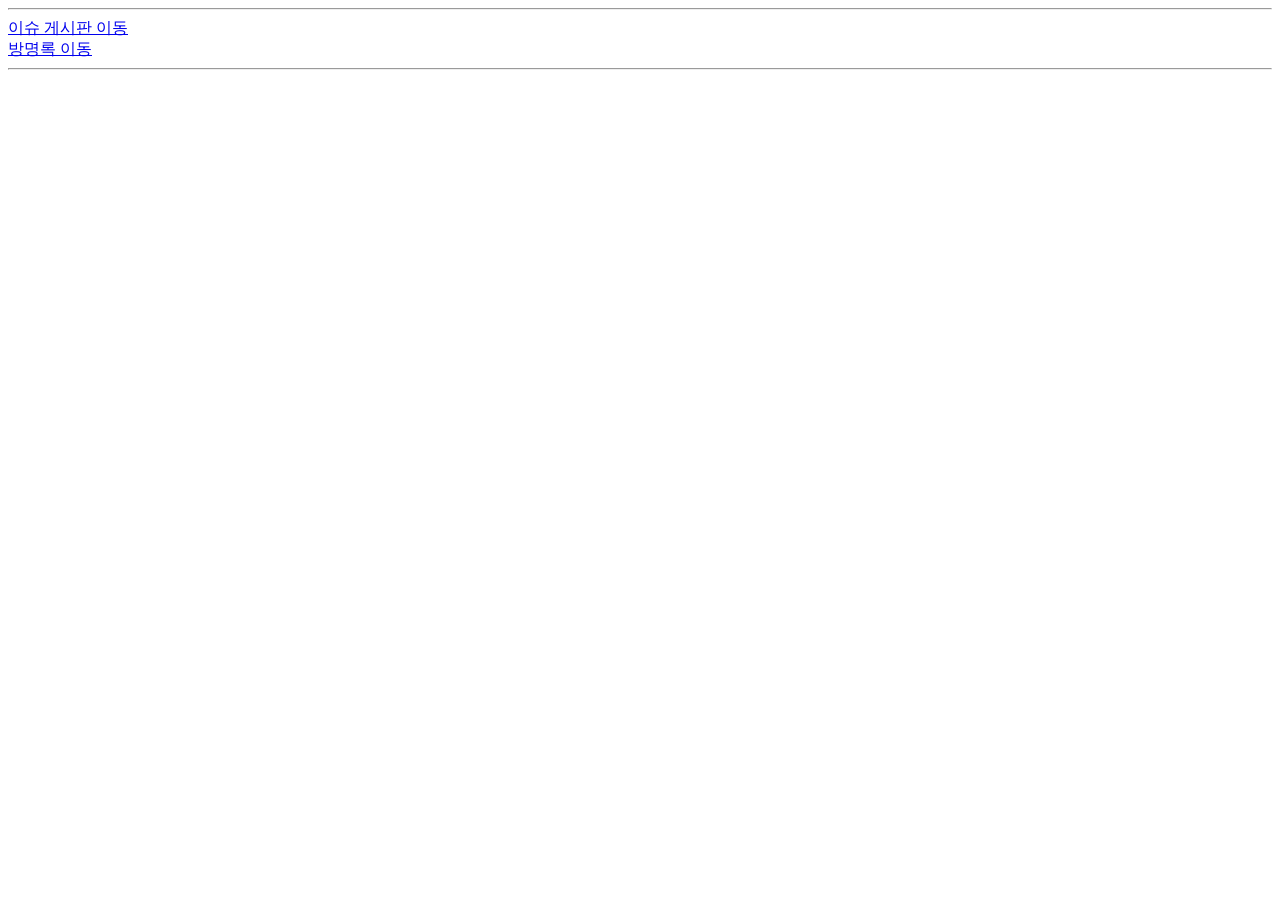
==== index.html @ 93fd932d "Add index.html with links to issue board and guestbook" ====
<!Doctype html>
<html>
  <head> <title>게시판 연결 실습</title></head>
  <body>
    <hr>
    <a href="https://ghttps://github.com/jhgf1234/FinalWeb/issues/1#issue-6411854195">이슈 게시판 이동 </a><br>
    <a href="#"> 방명록 이동 </a>
    <hr>
  </body>
</html>
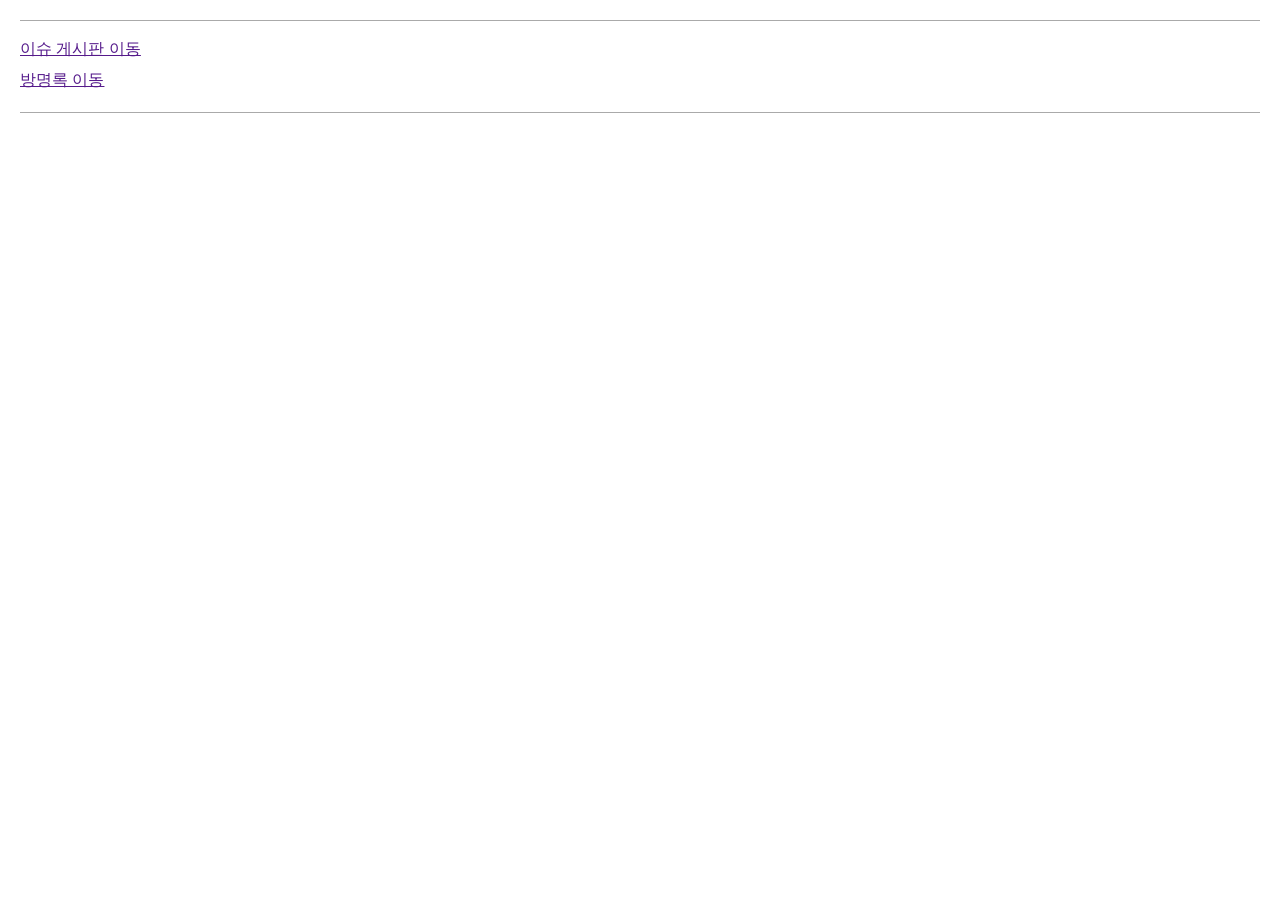
==== commit 415bf6ff: "Update index.html" ====
--- a/index.html
+++ b/index.html
@@ -1,10 +1,101 @@
-<!Doctype html>
-<html>
-  <head> <title>게시판 연결 실습</title></head>
-  <body>
-    <hr>
-    <a href="https://ghttps://github.com/jhgf1234/FinalWeb/issues/1#issue-6411854195">이슈 게시판 이동 </a><br>
-    <a href="#"> 방명록 이동 </a>
-    <hr>
-  </body>
+<!DOCTYPE html>
+<html lang="ko">
+<head>
+    <meta charset="UTF-8">
+    <meta name="viewport" content="width=device-width, initial-scale=1.0">
+    <title>게시판 연결 실습</title>
+    <style>
+        body {
+            font-family: 'Malgun Gothic', sans-serif;
+            margin: 20px;
+            line-height: 1.6;
+        }
+        /* 상단 링크 영역 */
+        .nav-box {
+            border-top: 1px solid #aaa;
+            border-bottom: 1px solid #aaa;
+            padding: 15px 0;
+            margin-bottom: 20px;
+        }
+        .nav-box a {
+            display: block;
+            margin-bottom: 5px;
+            color: #551A8B;
+            text-decoration: underline;
+            cursor: pointer;
+            width: fit-content;
+        }
+
+        /* Giscus 방명록이 표시될 영역 */
+        #guestbook-section {
+            display: none; /* 처음에는 숨김 */
+            max-width: 800px;
+            margin-top: 20px;
+            padding: 20px;
+            border: 1px solid #ddd;
+            border-radius: 8px;
+            background-color: #ffffff;
+        }
+    </style>
+</head>
+<body>
+
+    <!-- 상단 링크 영역 -->
+    <div class="nav-box">
+        <a href="https://github.com/jhgf1234/FinalWeb/issues" target="_blank">이슈 게시판 이동</a>
+        <a href="#" id="toggle-guestbook">방명록 이동</a>
+    </div>
+
+    <!-- 같은 페이지에 나타날 Giscus 방명록 영역 -->
+    <div id="guestbook-section">
+        <h2>방명록</h2>
+        <!-- Giscus 위젯이 삽입되는 컨테이너 -->
+        <div id="giscus-container"></div>
+    </div>
+
+    <script>
+        const toggleBtn = document.getElementById('toggle-guestbook');
+        const guestbookSection = document.getElementById('guestbook-section');
+        const giscusContainer = document.getElementById('giscus-container');
+        let isGiscusLoaded = false; // 중복 로딩 방지 플래그
+
+        toggleBtn.addEventListener('click', function(e) {
+            e.preventDefault(); // 기본 링크 이동 방지
+
+            if (guestbookSection.style.display === 'none' || guestbookSection.style.display === '') {
+                guestbookSection.style.display = 'block';
+
+                // 방명록을 처음 열 때만 Giscus 스크립트 로드
+                if (!isGiscusLoaded) {
+                    loadGiscus();
+                    isGiscusLoaded = true;
+                }
+            } else {
+                guestbookSection.style.display = 'none';
+            }
+        });
+
+        function loadGiscus() {
+            const script = document.createElement('script');
+            script.src = 'https://giscus.app/client.js';
+            
+            // ▼ 아래 값들을 본인의 giscus.app 설정 페이지에서 발급받은 값으로 교체하세요!
+            script.setAttribute('data-repo', 'jhgf1234/FinalWeb');
+            script.setAttribute('data-repo-id', '[여기에_REPO_ID_입력]');
+            script.setAttribute('data-category', 'General'); // 설정한 카테고리명
+            script.setAttribute('data-category-id', '[여기에_CATEGORY_ID_입력]');
+            script.setAttribute('data-mapping', 'pathname');
+            script.setAttribute('data-strict', '0');
+            script.setAttribute('data-reactions-enabled', '1');
+            script.setAttribute('data-emit-metadata', '0');
+            script.setAttribute('data-input-position', 'bottom');
+            script.setAttribute('data-theme', 'light');
+            script.setAttribute('data-lang', 'ko');
+            script.setAttribute('crossorigin', 'anonymous');
+            script.async = true;
+
+            giscusContainer.appendChild(script);
+        }
+    </script>
+</body>
 </html>
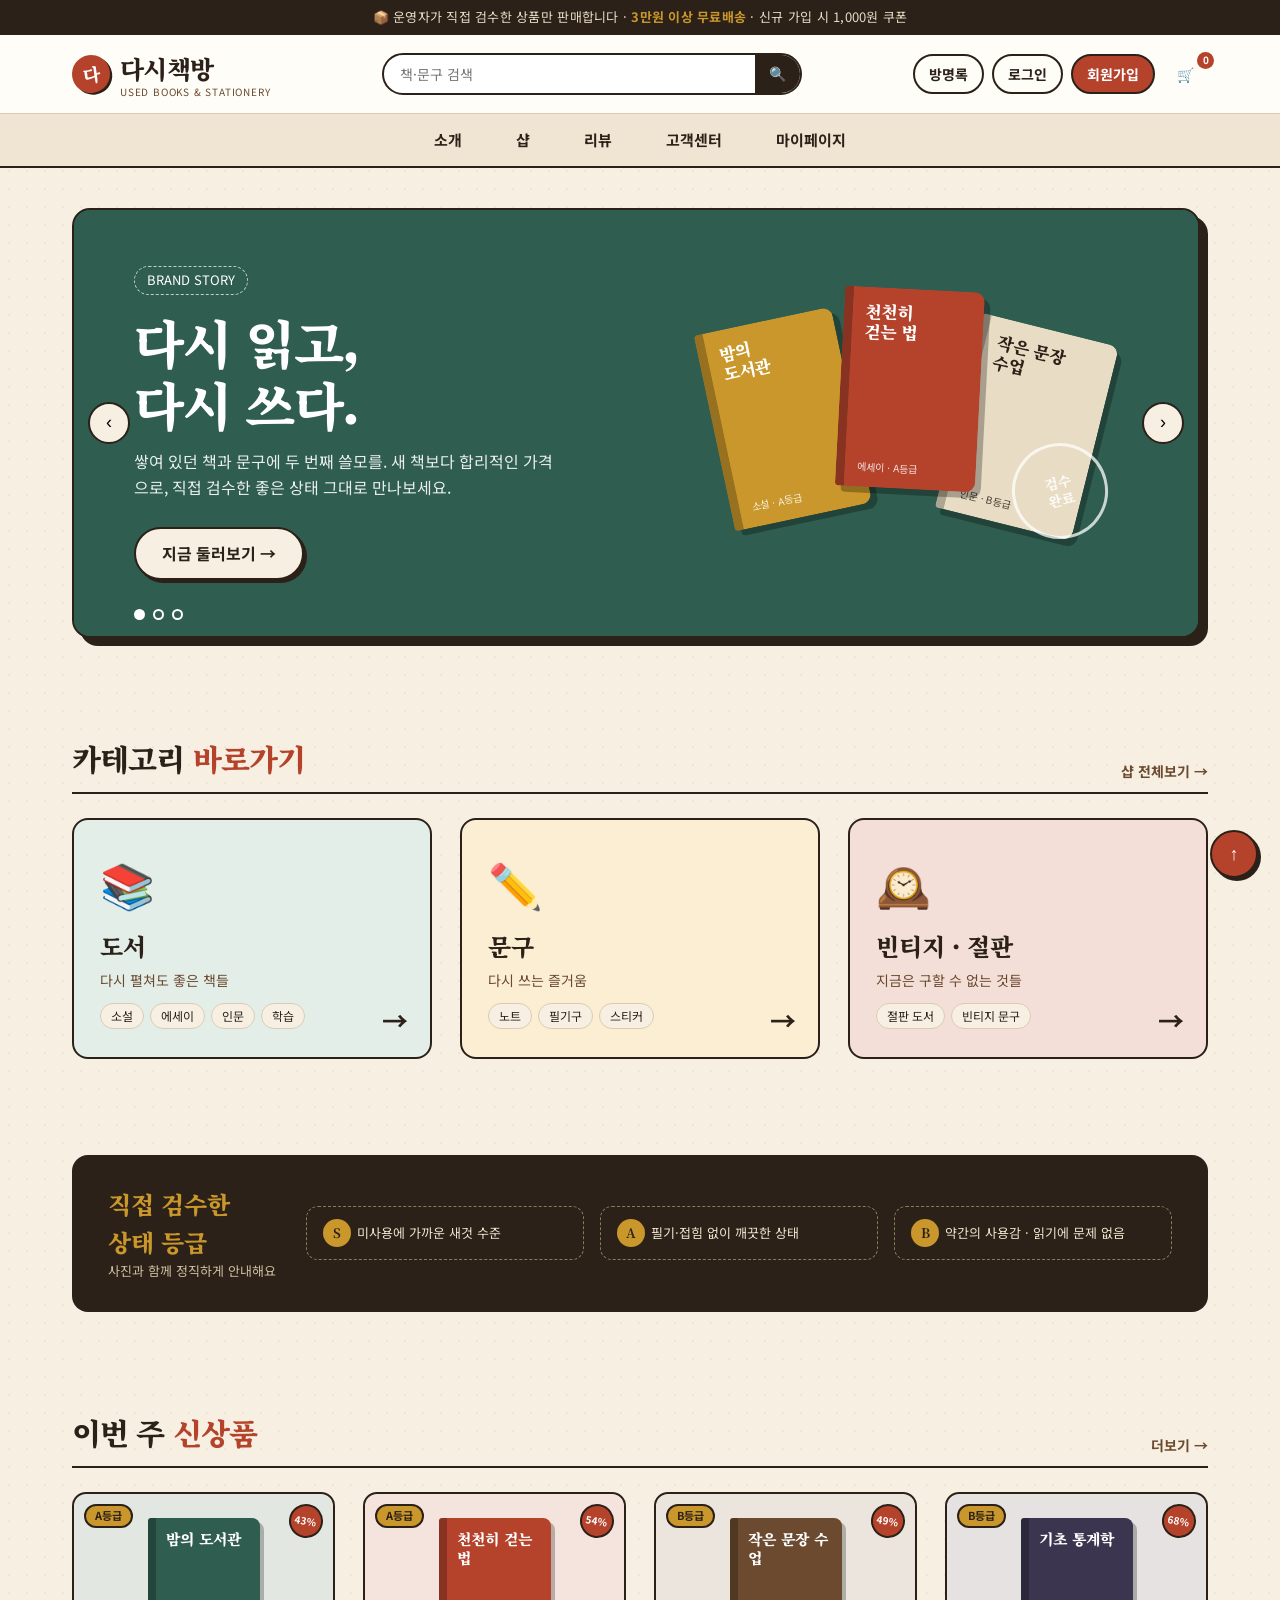
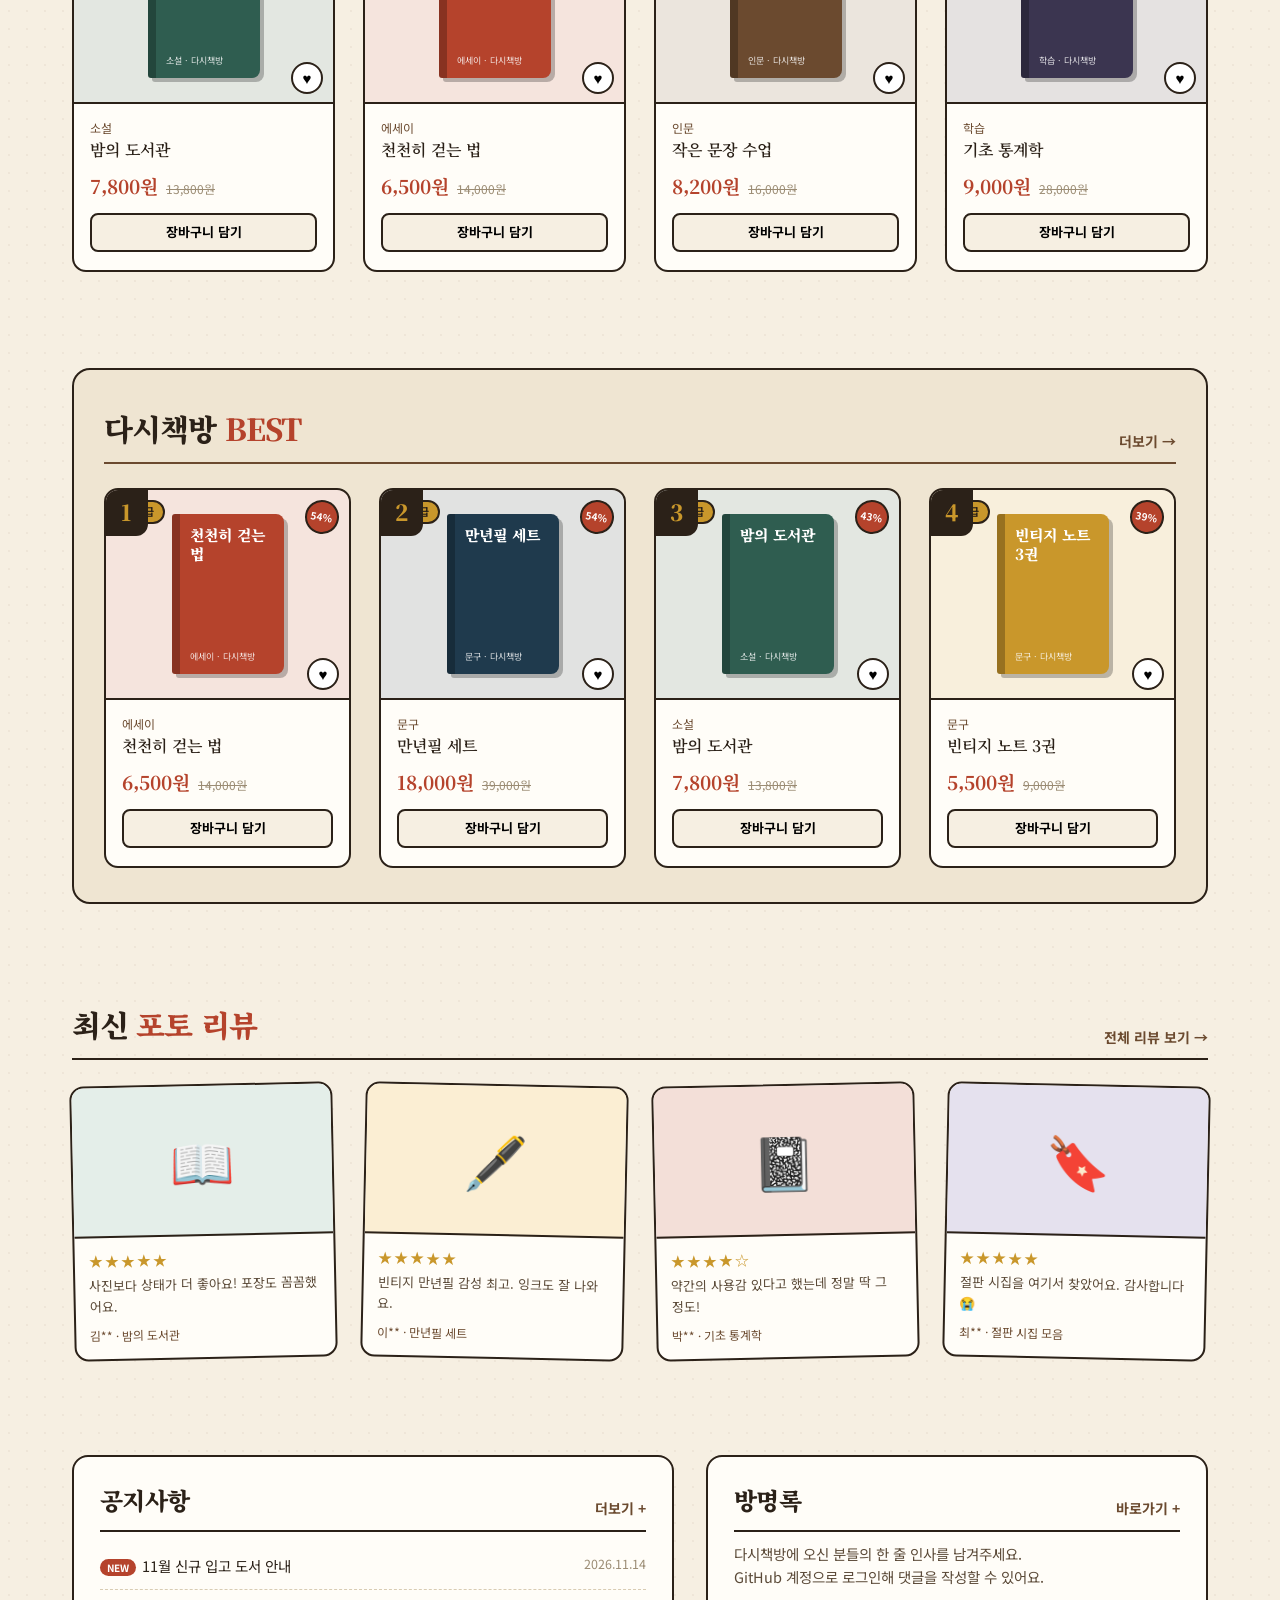
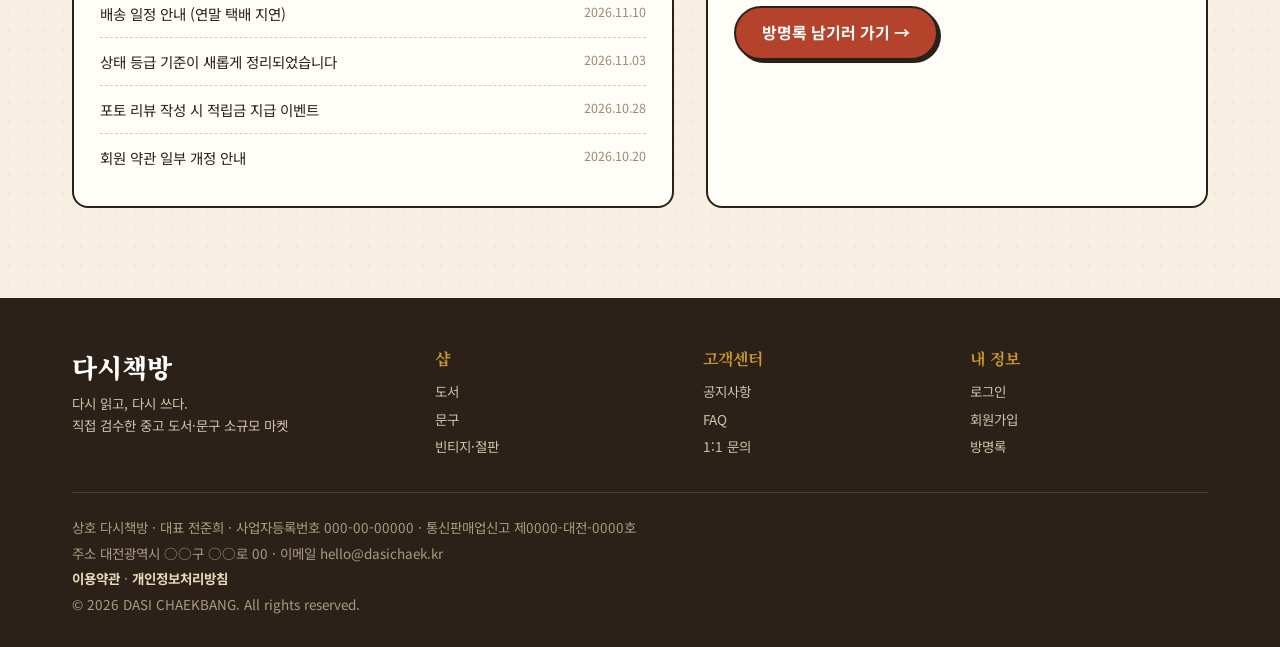
==== commit dcce85c4: "Revamp index.html with new layout and styles Updated HTML structure and styles for the website, incl" ====
--- a/index.html
+++ b/index.html
@@ -1,101 +1,404 @@
-<!DOCTYPE html>
+<!doctype html>
 <html lang="ko">
 <head>
-    <meta charset="UTF-8">
-    <meta name="viewport" content="width=device-width, initial-scale=1.0">
-    <title>게시판 연결 실습</title>
-    <style>
-        body {
-            font-family: 'Malgun Gothic', sans-serif;
-            margin: 20px;
-            line-height: 1.6;
-        }
-        /* 상단 링크 영역 */
-        .nav-box {
-            border-top: 1px solid #aaa;
-            border-bottom: 1px solid #aaa;
-            padding: 15px 0;
-            margin-bottom: 20px;
-        }
-        .nav-box a {
-            display: block;
-            margin-bottom: 5px;
-            color: #551A8B;
-            text-decoration: underline;
-            cursor: pointer;
-            width: fit-content;
-        }
-
-        /* Giscus 방명록이 표시될 영역 */
-        #guestbook-section {
-            display: none; /* 처음에는 숨김 */
-            max-width: 800px;
-            margin-top: 20px;
-            padding: 20px;
-            border: 1px solid #ddd;
-            border-radius: 8px;
-            background-color: #ffffff;
-        }
-    </style>
+<meta charset="utf-8">
+<meta name="viewport" content="width=device-width, initial-scale=1">
+<title>다시책방 | 다시 읽고, 다시 쓰다</title>
+<link rel="preconnect" href="https://fonts.googleapis.com">
+<link href="https://fonts.googleapis.com/css2?family=Noto+Serif+KR:wght@400;600;900&family=Noto+Sans+KR:wght@400;500;700&display=swap" rel="stylesheet">
+<style>
+:root{
+  --paper:#f6efe2; --paper2:#efe5d2; --ink:#2b2118; --brown:#6b4a2f;
+  --green:#2f5d50; --red:#b5432c; --gold:#c9972b; --line:#d9ccb3; --white:#fffdf8;
+  --serif:'Noto Serif KR',serif; --sans:'Noto Sans KR',sans-serif;
+}
+*{box-sizing:border-box;margin:0;padding:0}
+html{scroll-behavior:smooth}
+body{font-family:var(--sans);background:var(--paper);color:var(--ink);line-height:1.6;
+  background-image:radial-gradient(rgba(107,74,47,.06) 1px,transparent 1px);background-size:18px 18px}
+a{color:inherit;text-decoration:none}
+ul{list-style:none}
+.wrap{max-width:1200px;margin:0 auto;padding:0 32px}
+body{overflow-x:clip}
+
+/* 상단 공지 */
+.topbar{background:var(--ink);color:#e9dcc4;font-size:13px;text-align:center;padding:7px 10px;letter-spacing:.02em}
+.topbar b{color:var(--gold)}
+
+/* 헤더 */
+header{position:sticky;top:0;z-index:50;background:var(--white);border-bottom:2px solid var(--ink)}
+.head-row{display:flex;align-items:center;gap:28px;height:78px}
+.logo{display:flex;align-items:center;gap:10px;font-family:var(--serif);font-weight:900;font-size:25px;letter-spacing:-.03em}
+.logo-mark{width:38px;height:38px;border-radius:50%;background:var(--red);color:#fff;display:grid;place-items:center;font-size:18px;
+  transform:rotate(-8deg);box-shadow:2px 2px 0 var(--ink)}
+.logo small{display:block;font-family:var(--sans);font-weight:400;font-size:10px;color:var(--brown);letter-spacing:.08em;margin-top:-4px}
+nav.main{background:var(--paper2);border-top:1px solid var(--line)}
+nav.main .nav-row{display:flex;justify-content:center;gap:10px;flex-wrap:wrap;padding:6px 0}
+nav.main a{padding:8px 22px;font-weight:700;font-size:15px;border-radius:6px;transition:.2s;white-space:nowrap}
+nav.main a:hover{background:var(--white);color:var(--red)}
+.search{flex:1;max-width:420px;margin:0 auto;display:flex;border:2px solid var(--ink);border-radius:30px;overflow:hidden;background:#fff;min-width:0}
+.search input{border:0;outline:0;padding:8px 16px;flex:1;min-width:0;font:inherit;font-size:14px;background:transparent}
+.search button{border:0;background:var(--ink);color:#fff;padding:0 14px;cursor:pointer;font-size:14px}
+.user-nav{display:flex;align-items:center;gap:8px}
+.user-nav a{font-size:14px;font-weight:700;padding:7px 14px;border-radius:30px;border:2px solid var(--ink);transition:.2s;white-space:nowrap}
+.user-nav a:hover{transform:translateY(-2px);box-shadow:0 3px 0 var(--ink)}
+.btn-join{background:var(--red);color:#fff;border-color:var(--ink)!important}
+.btn-login{background:var(--white)}
+.btn-guest{background:var(--white)}
+.cart{position:relative;font-size:21px;padding:4px 6px}
+.cart i{position:absolute;top:-4px;right:-6px;background:var(--red);color:#fff;font-style:normal;font-size:10px;font-weight:700;border-radius:50%;width:17px;height:17px;display:grid;place-items:center}
+.logo{flex-shrink:0}.user-nav{flex-shrink:0}
+
+/* 히어로 배너 */
+.hero{margin-top:40px;margin-right:8px;position:relative;border:2px solid var(--ink);border-radius:18px;overflow:hidden;box-shadow:8px 8px 0 var(--ink);background:var(--green)}
+.slides{display:flex;transition:transform .7s cubic-bezier(.7,0,.2,1)}
+.slide{min-width:100%;display:grid;grid-template-columns:1.1fr .9fr;align-items:center;padding:56px 60px;min-height:380px;color:#fff;position:relative;overflow:hidden}
+.s1{background:var(--green)} .s2{background:#8a3a26} .s3{background:#3b3550}
+.slide .tag{display:inline-block;border:1.5px dashed rgba(255,255,255,.7);padding:3px 12px;border-radius:20px;font-size:13px;margin-bottom:16px}
+.slide h2{font-family:var(--serif);font-weight:900;font-size:clamp(30px,4.4vw,52px);line-height:1.2;letter-spacing:-.03em;margin-bottom:14px}
+.slide p{opacity:.9;max-width:430px;margin-bottom:26px}
+.cta{display:inline-block;background:var(--paper);color:var(--ink);font-weight:700;padding:12px 26px;border-radius:40px;border:2px solid var(--ink);box-shadow:3px 3px 0 var(--ink);transition:.2s}
+.cta:hover{transform:translate(2px,2px);box-shadow:1px 1px 0 var(--ink)}
+.stack{position:relative;height:280px}
+.bk{position:absolute;width:140px;height:200px;border-radius:4px 10px 10px 4px;box-shadow:6px 6px 0 rgba(0,0,0,.28);display:flex;flex-direction:column;justify-content:space-between;padding:14px 12px;font-family:var(--serif);color:#fff;font-weight:900;font-size:17px;line-height:1.2;border-left:9px solid rgba(0,0,0,.25)}
+.bk span{font-size:10px;font-weight:400;font-family:var(--sans);opacity:.85}
+.bk1{left:6%;top:36px;background:#c9972b;transform:rotate(-12deg)}
+.bk2{left:34%;top:6px;background:#b5432c;transform:rotate(3deg);z-index:2}
+.bk3{left:60%;top:44px;background:#e9dcc4;color:var(--ink);transform:rotate(14deg)}
+.stamp{position:absolute;right:30px;bottom:24px;width:96px;height:96px;border:3px solid rgba(255,255,255,.75);border-radius:50%;display:grid;place-items:center;text-align:center;font-family:var(--serif);font-weight:900;font-size:14px;line-height:1.2;transform:rotate(-14deg);color:rgba(255,255,255,.85)}
+.dots{position:absolute;bottom:16px;left:60px;display:flex;gap:8px}
+.dots button{width:11px;height:11px;border-radius:50%;border:2px solid #fff;background:transparent;cursor:pointer}
+.dots button.on{background:#fff}
+.arrow{position:absolute;top:50%;transform:translateY(-50%);width:42px;height:42px;border-radius:50%;border:2px solid var(--ink);background:var(--paper);cursor:pointer;font-size:18px;z-index:3}
+.prev{left:14px}.next{right:14px}
+
+/* 섹션 공통 */
+section{margin-top:96px}
+.sec-head{display:flex;align-items:flex-end;justify-content:space-between;margin-bottom:24px;border-bottom:2px solid var(--ink);padding-bottom:10px}
+.sec-head h3{font-family:var(--serif);font-weight:900;font-size:30px;letter-spacing:-.03em}
+.sec-head h3 em{font-style:normal;color:var(--red)}
+.sec-head a{font-size:14px;font-weight:700;color:var(--brown)}
+.sec-head a:hover{color:var(--red)}
+
+/* 카테고리 */
+.cats{display:grid;grid-template-columns:repeat(3,1fr);gap:28px}
+.cat{border:2px solid var(--ink);border-radius:16px;padding:28px 26px;background:var(--white);position:relative;overflow:hidden;transition:.25s;min-height:200px}
+.cat:hover{transform:translate(-4px,-4px);box-shadow:8px 8px 0 var(--ink)}
+.cat .ic{font-size:44px;margin-bottom:8px}
+.cat h4{font-family:var(--serif);font-size:24px;font-weight:900}
+.cat p{font-size:14px;color:var(--brown);margin:4px 0 12px}
+.cat ul{display:flex;flex-wrap:wrap;gap:6px}
+.cat li{font-size:12px;border:1.5px solid var(--line);border-radius:20px;padding:2px 10px;background:var(--paper)}
+.cat:nth-child(1){background:#e4eee9}.cat:nth-child(2){background:#fbeed3}.cat:nth-child(3){background:#f3dfd8}
+.cat::after{content:"→";position:absolute;right:22px;bottom:16px;font-size:26px;font-weight:700}
+
+/* 상태 등급 */
+.grade{display:grid;grid-template-columns:auto 1fr;gap:30px;align-items:center;background:var(--ink);color:#f0e4cc;border-radius:16px;padding:30px 36px}
+.grade h4{font-family:var(--serif);font-size:24px;color:var(--gold);font-weight:900}
+.grade h4 small{display:block;font-family:var(--sans);font-size:13px;color:#cdbf9f;font-weight:400}
+.gl{display:grid;grid-template-columns:repeat(3,1fr);gap:16px}
+.gl div{border:1.5px dashed #8d7a5b;border-radius:12px;padding:12px 16px;font-size:13px}
+.gl b{display:inline-grid;place-items:center;width:28px;height:28px;border-radius:50%;background:var(--gold);color:var(--ink);margin-right:6px;font-family:var(--serif)}
+
+/* 상품 카드 */
+.grid4{display:grid;grid-template-columns:repeat(4,minmax(0,1fr));gap:28px}
+.card{background:var(--white);border:2px solid var(--ink);border-radius:14px;overflow:hidden;transition:.25s;display:flex;flex-direction:column}
+.card:hover{transform:translateY(-6px);box-shadow:0 8px 0 var(--ink)}
+.thumb{height:210px;display:grid;place-items:center;position:relative;border-bottom:2px solid var(--ink)}
+.cover{width:112px;height:160px;border-radius:3px 8px 8px 3px;border-left:8px solid rgba(0,0,0,.25);box-shadow:4px 4px 0 rgba(0,0,0,.25);color:#fff;font-family:var(--serif);font-weight:900;font-size:15px;padding:12px 10px;line-height:1.25;display:flex;flex-direction:column;justify-content:space-between}
+.cover small{font-weight:400;font-family:var(--sans);font-size:9px;opacity:.85}
+.stat{position:absolute;top:10px;left:10px;background:var(--gold);border:2px solid var(--ink);border-radius:20px;font-size:11px;font-weight:700;padding:1px 9px}
+.badge{position:absolute;top:10px;right:10px;background:var(--red);color:#fff;border-radius:50%;width:34px;height:34px;display:grid;place-items:center;font-size:10px;font-weight:700;border:2px solid var(--ink);transform:rotate(10deg)}
+.heart{position:absolute;bottom:8px;right:10px;background:#fff;border:2px solid var(--ink);border-radius:50%;width:32px;height:32px;cursor:pointer;font-size:15px}
+.heart.on{background:var(--red);color:#fff}
+.info{padding:14px 16px 18px;display:flex;flex-direction:column;gap:2px;flex:1}
+.info .cat-n{font-size:12px;color:var(--brown)}
+.info h5{font-family:var(--serif);font-size:16px;font-weight:600;line-height:1.35}
+.price{margin-top:auto;padding-top:8px;display:flex;align-items:baseline;gap:8px}
+.price b{font-size:19px;color:var(--red);font-family:var(--serif)}
+.price s{font-size:12px;color:#9b8c74}
+.add{margin-top:10px;border:2px solid var(--ink);background:var(--paper);border-radius:8px;padding:7px;font:inherit;font-size:13px;font-weight:700;cursor:pointer;transition:.2s}
+.add:hover{background:var(--ink);color:#fff}
+
+/* 베스트 */
+.best{background:var(--paper2);border:2px solid var(--ink);border-radius:18px;padding:34px 30px}
+.best .sec-head{border-color:var(--brown)}
+.best .card{position:relative}
+.rank{position:absolute;top:-2px;left:-2px;z-index:2;background:var(--ink);color:var(--gold);font-family:var(--serif);font-weight:900;font-size:22px;width:44px;height:48px;display:grid;place-items:center;border-radius:12px 0 12px 0}
+
+/* 포토 리뷰 */
+.reviews{display:grid;grid-template-columns:repeat(4,minmax(0,1fr));gap:28px}
+.rv{background:var(--white);border:2px solid var(--ink);border-radius:14px;overflow:hidden;transition:.25s}
+.rv:nth-child(odd){transform:rotate(-1.2deg)}.rv:nth-child(even){transform:rotate(1.2deg)}
+.rv:hover{transform:rotate(0) translateY(-4px);box-shadow:5px 5px 0 var(--ink)}
+.rv .ph{height:150px;display:grid;place-items:center;font-size:52px;border-bottom:2px solid var(--ink)}
+.rv .tx{padding:12px 14px 14px;font-size:13px}
+.stars{color:var(--gold);letter-spacing:2px;font-size:14px}
+.rv p{margin:4px 0 8px;color:#5b4a38}
+.rv .who{font-size:12px;color:var(--brown)}
+
+/* 공지 + 방명록 */
+.two{display:grid;grid-template-columns:minmax(0,1.2fr) minmax(0,1fr);gap:32px}
+.box{background:var(--white);border:2px solid var(--ink);border-radius:16px;padding:24px 26px}
+.box .sec-head{margin-bottom:10px}
+.box .sec-head h3{font-size:24px}
+.notice li{display:flex;justify-content:space-between;gap:12px;padding:12px 0;border-bottom:1px dashed var(--line);font-size:14.5px}
+.notice li:last-child{border:0}
+.notice li span{color:#9b8c74;font-size:12.5px;white-space:nowrap}
+.notice .new{background:var(--red);color:#fff;font-size:10px;font-weight:700;padding:1px 7px;border-radius:10px;margin-right:6px}
+.gb-item{background:var(--paper);border-radius:10px;padding:10px 14px;margin-bottom:10px;font-size:13.5px;border-left:5px solid var(--gold)}
+.gb-item b{font-size:12.5px;color:var(--brown);display:block}
+.gb-form{display:flex;gap:8px;margin-top:6px}
+.gb-form input{flex:1;border:2px solid var(--ink);border-radius:30px;padding:8px 14px;font:inherit;font-size:13.5px;background:#fff}
+.gb-form button{border:2px solid var(--ink);background:var(--red);color:#fff;font-weight:700;border-radius:30px;padding:0 18px;cursor:pointer;font:inherit;font-size:13.5px}
+
+/* 푸터 */
+footer{margin-top:90px;background:var(--ink);color:#cfc2a8;padding:48px 0 30px;font-size:13.5px}
+.f-grid{display:grid;grid-template-columns:1.4fr 1fr 1fr 1fr;gap:30px;padding-bottom:28px;border-bottom:1px solid #4a3d2d}
+footer h6{color:var(--gold);font-family:var(--serif);font-size:16px;margin-bottom:10px}
+footer li{margin-bottom:6px}footer a:hover{color:#fff;text-decoration:underline}
+.f-logo{font-family:var(--serif);font-weight:900;font-size:26px;color:#fff;margin-bottom:6px}
+.biz{margin-top:22px;line-height:1.9;color:#a99b80}
+.biz a{color:#e6d8b9;font-weight:700}
+.top-btn{position:fixed;right:22px;bottom:22px;width:48px;height:48px;border-radius:50%;background:var(--red);color:#fff;border:2px solid var(--ink);box-shadow:3px 3px 0 var(--ink);font-size:18px;cursor:pointer;z-index:60}
+
+/* 반응형 */
+@media(max-width:1000px){
+  .grid4,.reviews{grid-template-columns:repeat(2,minmax(0,1fr))}
+  .two,.grade{grid-template-columns:1fr}
+  .slide{grid-template-columns:1fr;padding:44px 34px 64px}.stack{display:none}
+  .f-grid{grid-template-columns:1fr 1fr}
+  .head-row{gap:16px}
+}
+@media(max-width:760px){
+  .wrap{padding:0 18px}
+  .search{display:none}
+  .head-row{justify-content:space-between;height:68px}
+  .user-nav{gap:6px}.user-nav a{padding:5px 10px;font-size:12.5px}
+  .logo{font-size:21px}.logo small{display:none}
+  nav.main a{padding:7px 12px;font-size:14px}
+  nav.main .nav-row{gap:2px}
+  .cats,.gl{grid-template-columns:1fr}
+  section{margin-top:72px}
+  .hero{margin-right:0;box-shadow:5px 5px 0 var(--ink)}
+  .dots{left:34px}
+  .best{padding:24px 18px}
+}
+@media(max-width:520px){
+  .grid4,.reviews,.f-grid{grid-template-columns:1fr}
+  .logo-mark{width:32px;height:32px}.logo{font-size:19px}
+  .user-nav a{padding:4px 8px;font-size:12px}
+  .cart{display:none}
+}
+</style>
 </head>
 <body>
 
-    <!-- 상단 링크 영역 -->
-    <div class="nav-box">
-        <a href="https://github.com/jhgf1234/FinalWeb/issues" target="_blank">이슈 게시판 이동</a>
-        <a href="#" id="toggle-guestbook">방명록 이동</a>
-    </div>
-
-    <!-- 같은 페이지에 나타날 Giscus 방명록 영역 -->
-    <div id="guestbook-section">
-        <h2>방명록</h2>
-        <!-- Giscus 위젯이 삽입되는 컨테이너 -->
-        <div id="giscus-container"></div>
-    </div>
-
-    <script>
-        const toggleBtn = document.getElementById('toggle-guestbook');
-        const guestbookSection = document.getElementById('guestbook-section');
-        const giscusContainer = document.getElementById('giscus-container');
-        let isGiscusLoaded = false; // 중복 로딩 방지 플래그
-
-        toggleBtn.addEventListener('click', function(e) {
-            e.preventDefault(); // 기본 링크 이동 방지
-
-            if (guestbookSection.style.display === 'none' || guestbookSection.style.display === '') {
-                guestbookSection.style.display = 'block';
-
-                // 방명록을 처음 열 때만 Giscus 스크립트 로드
-                if (!isGiscusLoaded) {
-                    loadGiscus();
-                    isGiscusLoaded = true;
-                }
-            } else {
-                guestbookSection.style.display = 'none';
-            }
-        });
-
-        function loadGiscus() {
-            const script = document.createElement('script');
-            script.src = 'https://giscus.app/client.js';
-            
-            // ▼ 아래 값들을 본인의 giscus.app 설정 페이지에서 발급받은 값으로 교체하세요!
-            script.setAttribute('data-repo', 'jhgf1234/FinalWeb');
-            script.setAttribute('data-repo-id', '[여기에_REPO_ID_입력]');
-            script.setAttribute('data-category', 'General'); // 설정한 카테고리명
-            script.setAttribute('data-category-id', '[여기에_CATEGORY_ID_입력]');
-            script.setAttribute('data-mapping', 'pathname');
-            script.setAttribute('data-strict', '0');
-            script.setAttribute('data-reactions-enabled', '1');
-            script.setAttribute('data-emit-metadata', '0');
-            script.setAttribute('data-input-position', 'bottom');
-            script.setAttribute('data-theme', 'light');
-            script.setAttribute('data-lang', 'ko');
-            script.setAttribute('crossorigin', 'anonymous');
-            script.async = true;
-
-            giscusContainer.appendChild(script);
-        }
-    </script>
+<div class="topbar">📦 운영자가 직접 검수한 상품만 판매합니다 · <b>3만원 이상 무료배송</b> · 신규 가입 시 1,000원 쿠폰</div>
+
+<!-- 헤더 / 네비게이션 -->
+<header>
+  <div class="wrap head-row">
+    <a href="#top" class="logo"><span class="logo-mark">다</span><span>다시책방<small>USED BOOKS &amp; STATIONERY</small></span></a>
+    <form class="search" onsubmit="event.preventDefault();alert('검색: '+this.q.value)">
+      <input name="q" placeholder="책·문구 검색">
+      <button>🔍</button>
+    </form>
+    <div class="user-nav">
+      <a href="guestbook.html" class="btn-guest">방명록</a>
+      <a href="login.html" class="btn-login">로그인</a>
+      <a href="join.html" class="btn-join">회원가입</a>
+      <a href="cart.html" class="cart" aria-label="장바구니" style="border:0">🛒<i id="cartN">0</i></a>
+    </div>
+  </div>
+  <nav class="main">
+    <div class="wrap nav-row">
+      <a href="#intro">소개</a>
+      <a href="#shop">샵</a>
+      <a href="#review">리뷰</a>
+      <a href="#cs">고객센터</a>
+      <a href="#mypage">마이페이지</a>
+    </div>
+  </nav>
+</header>
+
+<main class="wrap" id="top">
+
+  <!-- 추천 배너 -->
+  <div class="hero" id="intro">
+    <div class="slides" id="slides">
+      <div class="slide s1">
+        <div>
+          <span class="tag">BRAND STORY</span>
+          <h2>다시 읽고,<br>다시 쓰다.</h2>
+          <p>쌓여 있던 책과 문구에 두 번째 쓸모를. 새 책보다 합리적인 가격으로, 직접 검수한 좋은 상태 그대로 만나보세요.</p>
+          <a href="#shop" class="cta">지금 둘러보기 →</a>
+        </div>
+        <div class="stack">
+          <div class="bk bk1">밤의<br>도서관<span>소설 · A등급</span></div>
+          <div class="bk bk2">천천히<br>걷는 법<span>에세이 · A등급</span></div>
+          <div class="bk bk3">작은 문장<br>수업<span>인문 · B등급</span></div>
+          <div class="stamp">검수<br>완료</div>
+        </div>
+      </div>
+      <div class="slide s2">
+        <div>
+          <span class="tag">VINTAGE PICK</span>
+          <h2>절판의 설렘,<br>빈티지 컬렉션</h2>
+          <p>더 이상 구할 수 없는 절판 도서와 손때 묻은 빈티지 문구. 이번 주 새로 입고된 보물들을 확인하세요.</p>
+          <a href="#shop" class="cta">빈티지 보러가기 →</a>
+        </div>
+        <div class="stack">
+          <div class="bk bk1" style="background:#6b4a2f">낡은<br>일기장<span>빈티지 · B등급</span></div>
+          <div class="bk bk2" style="background:#2f5d50">절판 시집<br>모음<span>절판 · A등급</span></div>
+          <div class="bk bk3">만년필<br>세트<span>문구 · A등급</span></div>
+          <div class="stamp">절판<br>도서</div>
+        </div>
+      </div>
+      <div class="slide s3">
+        <div>
+          <span class="tag">STUDENT SPECIAL</span>
+          <h2>새 학기 전공서,<br>반값에 시작하세요</h2>
+          <p>대학생·사회초년생을 위한 학습서 특가. 상태 등급과 사진을 꼼꼼하게 확인하고 구매할 수 있어요.</p>
+          <a href="#shop" class="cta">학습서 보기 →</a>
+        </div>
+        <div class="stack">
+          <div class="bk bk1" style="background:#b5432c">기초<br>통계학<span>학습 · B등급</span></div>
+          <div class="bk bk2" style="background:#c9972b">영어<br>독해<span>학습 · A등급</span></div>
+          <div class="bk bk3" style="background:#8fb3a6;color:var(--ink)">노트<br>3권 세트<span>문구 · S등급</span></div>
+          <div class="stamp">최대<br>50%</div>
+        </div>
+      </div>
+    </div>
+    <button class="arrow prev" onclick="go(-1)">‹</button>
+    <button class="arrow next" onclick="go(1)">›</button>
+    <div class="dots" id="dots"></div>
+  </div>
+
+  <!-- 카테고리 바로가기 -->
+  <section id="shop">
+    <div class="sec-head"><h3>카테고리 <em>바로가기</em></h3><a href="#">샵 전체보기 →</a></div>
+    <div class="cats">
+      <a href="#" class="cat"><div class="ic">📚</div><h4>도서</h4><p>다시 펼쳐도 좋은 책들</p><ul><li>소설</li><li>에세이</li><li>인문</li><li>학습</li></ul></a>
+      <a href="#" class="cat"><div class="ic">✏️</div><h4>문구</h4><p>다시 쓰는 즐거움</p><ul><li>노트</li><li>필기구</li><li>스티커</li></ul></a>
+      <a href="#" class="cat"><div class="ic">🕰️</div><h4>빈티지 · 절판</h4><p>지금은 구할 수 없는 것들</p><ul><li>절판 도서</li><li>빈티지 문구</li></ul></a>
+    </div>
+  </section>
+
+  <!-- 상태 등급 안내 -->
+  <section>
+    <div class="grade">
+      <h4>직접 검수한<br>상태 등급<small>사진과 함께 정직하게 안내해요</small></h4>
+      <div class="gl">
+        <div><b>S</b>미사용에 가까운 새것 수준</div>
+        <div><b>A</b>필기·접힘 없이 깨끗한 상태</div>
+        <div><b>B</b>약간의 사용감 · 읽기에 문제 없음</div>
+      </div>
+    </div>
+  </section>
+
+  <!-- 신상품 -->
+  <section>
+    <div class="sec-head"><h3>이번 주 <em>신상품</em></h3><a href="#">더보기 →</a></div>
+    <div class="grid4" id="newGrid"></div>
+  </section>
+
+  <!-- 베스트 -->
+  <section>
+    <div class="best">
+      <div class="sec-head"><h3>다시책방 <em>BEST</em></h3><a href="#">더보기 →</a></div>
+      <div class="grid4" id="bestGrid"></div>
+    </div>
+  </section>
+
+  <!-- 포토 리뷰 -->
+  <section id="review">
+    <div class="sec-head"><h3>최신 <em>포토 리뷰</em></h3><a href="#">전체 리뷰 보기 →</a></div>
+    <div class="reviews">
+      <div class="rv"><div class="ph" style="background:#e4eee9">📖</div><div class="tx"><div class="stars">★★★★★</div><p>사진보다 상태가 더 좋아요! 포장도 꼼꼼했어요.</p><div class="who">김** · 밤의 도서관</div></div></div>
+      <div class="rv"><div class="ph" style="background:#fbeed3">🖋️</div><div class="tx"><div class="stars">★★★★★</div><p>빈티지 만년필 감성 최고. 잉크도 잘 나와요.</p><div class="who">이** · 만년필 세트</div></div></div>
+      <div class="rv"><div class="ph" style="background:#f3dfd8">📓</div><div class="tx"><div class="stars">★★★★☆</div><p>약간의 사용감 있다고 했는데 정말 딱 그 정도!</p><div class="who">박** · 기초 통계학</div></div></div>
+      <div class="rv"><div class="ph" style="background:#e5e1ee">🔖</div><div class="tx"><div class="stars">★★★★★</div><p>절판 시집을 여기서 찾았어요. 감사합니다 😭</p><div class="who">최** · 절판 시집 모음</div></div></div>
+    </div>
+  </section>
+
+  <!-- 공지사항 + 방명록 -->
+  <section id="cs">
+    <div class="two">
+      <div class="box notice">
+        <div class="sec-head"><h3>공지사항</h3><a href="#">더보기 +</a></div>
+        <ul>
+          <li><div><span class="new">NEW</span>11월 신규 입고 도서 안내</div><span>2026.11.14</span></li>
+          <li><div>배송 일정 안내 (연말 택배 지연)</div><span>2026.11.10</span></li>
+          <li><div>상태 등급 기준이 새롭게 정리되었습니다</div><span>2026.11.03</span></li>
+          <li><div>포토 리뷰 작성 시 적립금 지급 이벤트</div><span>2026.10.28</span></li>
+          <li><div>회원 약관 일부 개정 안내</div><span>2026.10.20</span></li>
+        </ul>
+      </div>
+      <div class="box" id="guestbook">
+        <div class="sec-head"><h3>방명록</h3><a href="guestbook.html">바로가기 +</a></div>
+        <p style="font-size:14.5px;color:#5b4a38;margin-bottom:18px">다시책방에 오신 분들의 한 줄 인사를 남겨주세요.<br>GitHub 계정으로 로그인해 댓글을 작성할 수 있어요.</p>
+        <a href="guestbook.html" class="cta" style="background:var(--red);color:#fff">방명록 남기러 가기 →</a>
+      </div>
+    </div>
+  </section>
+</main>
+
+<!-- 푸터 -->
+<footer>
+  <div class="wrap">
+    <div class="f-grid">
+      <div><div class="f-logo">다시책방</div>다시 읽고, 다시 쓰다.<br>직접 검수한 중고 도서·문구 소규모 마켓</div>
+      <div><h6>샵</h6><ul><li><a href="#">도서</a></li><li><a href="#">문구</a></li><li><a href="#">빈티지·절판</a></li></ul></div>
+      <div><h6>고객센터</h6><ul><li><a href="#">공지사항</a></li><li><a href="#">FAQ</a></li><li><a href="#">1:1 문의</a></li></ul></div>
+      <div><h6>내 정보</h6><ul><li><a href="login.html">로그인</a></li><li><a href="join.html">회원가입</a></li><li><a href="guestbook.html">방명록</a></li></ul></div>
+    </div>
+    <div class="biz">
+      상호 다시책방 · 대표 전준희 · 사업자등록번호 000-00-00000 · 통신판매업신고 제0000-대전-0000호<br>
+      주소 대전광역시 ○○구 ○○로 00 · 이메일 hello@dasichaek.kr<br>
+      <a href="#">이용약관</a> · <a href="#">개인정보처리방침</a><br>
+      © 2026 DASI CHAEKBANG. All rights reserved.
+    </div>
+  </div>
+</footer>
+<button class="top-btn" onclick="scrollTo({top:0})" aria-label="맨 위로">↑</button>
+
+<script>
+/* 슬라이드 */
+const slides=document.getElementById('slides'),dots=document.getElementById('dots'),N=3;let i=0,t;
+for(let k=0;k<N;k++){const b=document.createElement('button');b.onclick=()=>{i=k;show()};dots.appendChild(b)}
+function show(){slides.style.transform=`translateX(-${i*100}%)`;[...dots.children].forEach((d,k)=>d.classList.toggle('on',k===i));clearInterval(t);t=setInterval(()=>go(1),5500)}
+function go(d){i=(i+d+N)%N;show()}show();
+
+/* 상품 데이터 (표지는 CSS로 만든 예시) */
+const P=[
+ ['밤의 도서관','소설','#2f5d50',7800,13800,'A'],
+ ['천천히 걷는 법','에세이','#b5432c',6500,14000,'A'],
+ ['작은 문장 수업','인문','#6b4a2f',8200,16000,'B'],
+ ['기초 통계학','학습','#3b3550',9000,28000,'B'],
+ ['빈티지 노트 3권','문구','#c9972b',5500,9000,'S'],
+ ['만년필 세트','문구','#1f3a4d',18000,39000,'A'],
+ ['절판 시집 모음','절판','#8a3a26',15000,0,'A'],
+ ['낡은 일기장','빈티지','#5a6b3a',11000,0,'B']
+];
+const won=n=>n.toLocaleString()+'원';
+function card(p,idx,rank){
+  const[n,c,col,pr,old,g]=p;
+  return `<div class="card">${rank?`<div class="rank">${rank}</div>`:''}
+  <div class="thumb" style="background:${col}22">
+    <div class="cover" style="background:${col}">${n}<small>${c} · 다시책방</small></div>
+    <span class="stat">${g}등급</span>
+    ${old?`<span class="badge">${Math.round((1-pr/old)*100)}%</span>`:''}
+    <button class="heart" onclick="this.classList.toggle('on')">♥</button>
+  </div>
+  <div class="info"><span class="cat-n">${c}</span><h5>${n}</h5>
+    <div class="price"><b>${won(pr)}</b>${old?`<s>${won(old)}</s>`:''}</div>
+    <button class="add" onclick="addCart()">장바구니 담기</button></div></div>`}
+document.getElementById('newGrid').innerHTML=P.slice(0,4).map(p=>card(p)).join('');
+document.getElementById('bestGrid').innerHTML=[P[1],P[5],P[0],P[4]].map((p,k)=>card(p,0,k+1)).join('');
+
+/* 장바구니 */
+let cart=0;function addCart(){document.getElementById('cartN').textContent=++cart}
+</script>
 </body>
 </html>
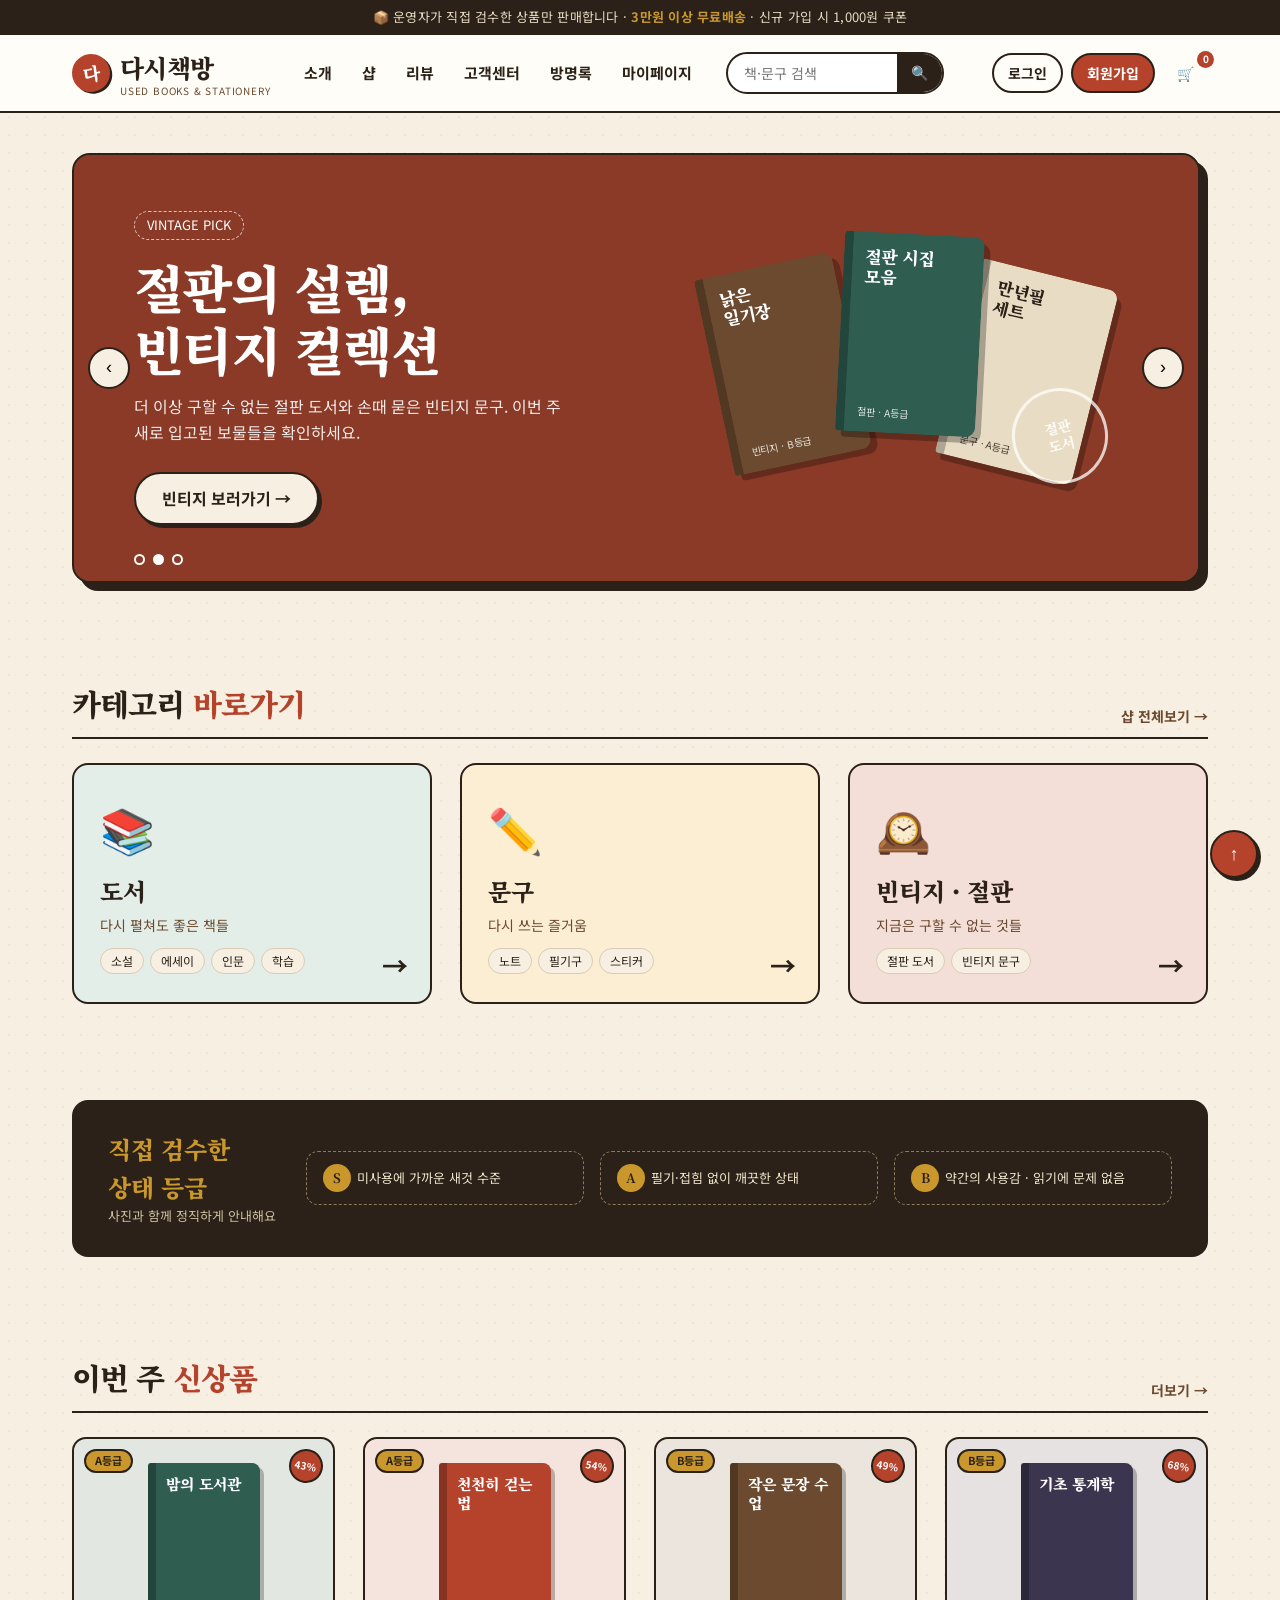
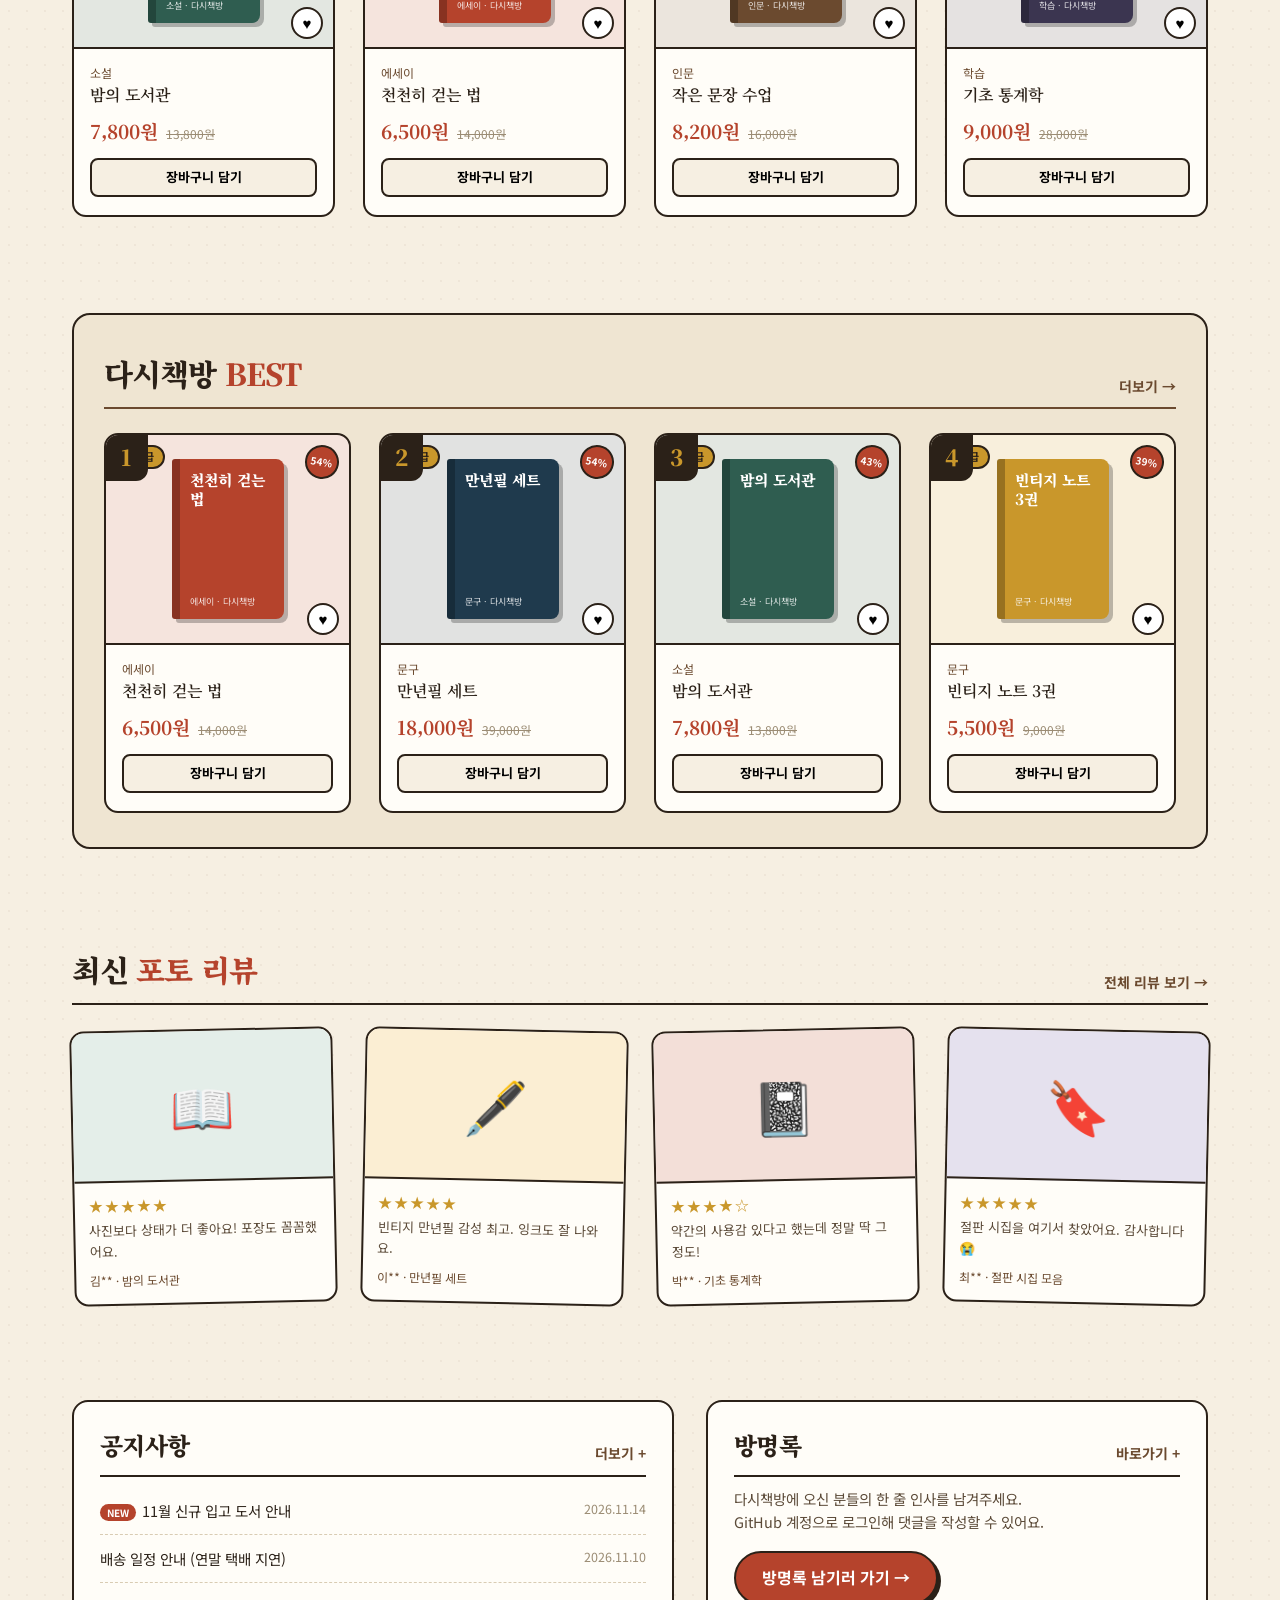
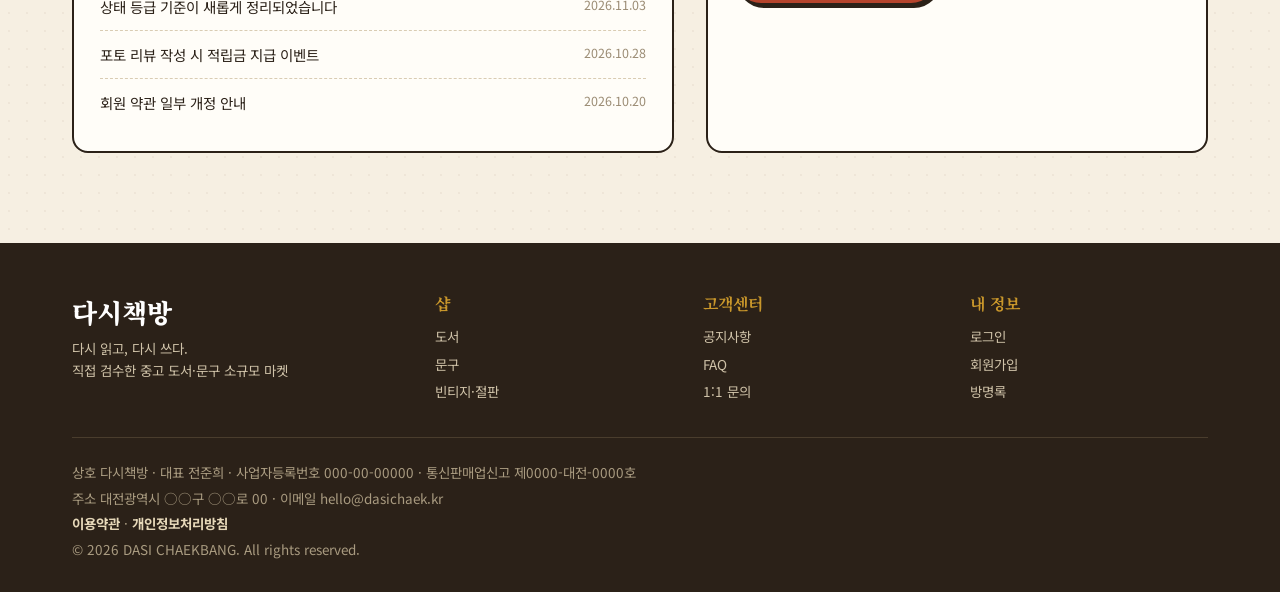
==== commit 4ab954f4: "Update index.html" ====
--- a/index.html
+++ b/index.html
@@ -27,16 +27,15 @@
 
 /* 헤더 */
 header{position:sticky;top:0;z-index:50;background:var(--white);border-bottom:2px solid var(--ink)}
-.head-row{display:flex;align-items:center;gap:28px;height:78px}
+.head-row{display:flex;align-items:center;gap:20px;height:76px}
 .logo{display:flex;align-items:center;gap:10px;font-family:var(--serif);font-weight:900;font-size:25px;letter-spacing:-.03em}
 .logo-mark{width:38px;height:38px;border-radius:50%;background:var(--red);color:#fff;display:grid;place-items:center;font-size:18px;
   transform:rotate(-8deg);box-shadow:2px 2px 0 var(--ink)}
 .logo small{display:block;font-family:var(--sans);font-weight:400;font-size:10px;color:var(--brown);letter-spacing:.08em;margin-top:-4px}
-nav.main{background:var(--paper2);border-top:1px solid var(--line)}
-nav.main .nav-row{display:flex;justify-content:center;gap:10px;flex-wrap:wrap;padding:6px 0}
-nav.main a{padding:8px 22px;font-weight:700;font-size:15px;border-radius:6px;transition:.2s;white-space:nowrap}
-nav.main a:hover{background:var(--white);color:var(--red)}
-.search{flex:1;max-width:420px;margin:0 auto;display:flex;border:2px solid var(--ink);border-radius:30px;overflow:hidden;background:#fff;min-width:0}
+nav.main{display:flex;gap:2px;flex-shrink:0}
+nav.main a{padding:8px 14px;font-weight:700;font-size:15px;border-radius:6px;transition:.2s;white-space:nowrap}
+nav.main a:hover{background:var(--paper2);color:var(--red)}
+.search{flex:1;max-width:230px;margin:0 0 0 auto;display:flex;border:2px solid var(--ink);border-radius:30px;overflow:hidden;background:#fff;min-width:0}
 .search input{border:0;outline:0;padding:8px 16px;flex:1;min-width:0;font:inherit;font-size:14px;background:transparent}
 .search button{border:0;background:var(--ink);color:#fff;padding:0 14px;cursor:pointer;font-size:14px}
 .user-nav{display:flex;align-items:center;gap:8px}
@@ -44,10 +43,9 @@
 .user-nav a:hover{transform:translateY(-2px);box-shadow:0 3px 0 var(--ink)}
 .btn-join{background:var(--red);color:#fff;border-color:var(--ink)!important}
 .btn-login{background:var(--white)}
-.btn-guest{background:var(--white)}
 .cart{position:relative;font-size:21px;padding:4px 6px}
 .cart i{position:absolute;top:-4px;right:-6px;background:var(--red);color:#fff;font-style:normal;font-size:10px;font-weight:700;border-radius:50%;width:17px;height:17px;display:grid;place-items:center}
-.logo{flex-shrink:0}.user-nav{flex-shrink:0}
+.logo{flex-shrink:0}.user-nav{flex-shrink:0}.search+.user-nav{margin-left:28px}
 
 /* 히어로 배너 */
 .hero{margin-top:40px;margin-right:8px;position:relative;border:2px solid var(--ink);border-radius:18px;overflow:hidden;box-shadow:8px 8px 0 var(--ink);background:var(--green)}
@@ -168,16 +166,24 @@
   .two,.grade{grid-template-columns:1fr}
   .slide{grid-template-columns:1fr;padding:44px 34px 64px}.stack{display:none}
   .f-grid{grid-template-columns:1fr 1fr}
-  .head-row{gap:16px}
+  .head-row{gap:14px}
+  .search{display:none}
+  .user-nav{margin-left:auto}
+  nav.main a{padding:8px 11px;font-size:14.5px}
+}
+@media(max-width:900px){
+  .logo small{display:none}
+  nav.main a{padding:8px 8px;font-size:14px}
+  .cart{display:none}
+  nav.main a{padding:6px 8px;font-size:13.5px}
 }
 @media(max-width:760px){
   .wrap{padding:0 18px}
-  .search{display:none}
-  .head-row{justify-content:space-between;height:68px}
+  .head-row{flex-wrap:wrap;height:auto;padding-top:10px;padding-bottom:6px;row-gap:4px;justify-content:space-between}
+  nav.main{order:3;width:100%;justify-content:center;border-top:1px solid var(--line);padding-top:4px}
   .user-nav{gap:6px}.user-nav a{padding:5px 10px;font-size:12.5px}
   .logo{font-size:21px}.logo small{display:none}
-  nav.main a{padding:7px 12px;font-size:14px}
-  nav.main .nav-row{gap:2px}
+  nav.main a{padding:6px 10px;font-size:14px}
   .cats,.gl{grid-template-columns:1fr}
   section{margin-top:72px}
   .hero{margin-right:0;box-shadow:5px 5px 0 var(--ink)}
@@ -189,6 +195,7 @@
   .logo-mark{width:32px;height:32px}.logo{font-size:19px}
   .user-nav a{padding:4px 8px;font-size:12px}
   .cart{display:none}
+  nav.main a{padding:6px 8px;font-size:13.5px}
 }
 </style>
 </head>
@@ -200,26 +207,24 @@
 <header>
   <div class="wrap head-row">
     <a href="#top" class="logo"><span class="logo-mark">다</span><span>다시책방<small>USED BOOKS &amp; STATIONERY</small></span></a>
+    <nav class="main">
+      <a href="#intro">소개</a>
+      <a href="#shop">샵</a>
+      <a href="#review">리뷰</a>
+      <a href="#cs">고객센터</a>
+      <a href="guestbook.html">방명록</a>
+      <a href="#mypage">마이페이지</a>
+    </nav>
     <form class="search" onsubmit="event.preventDefault();alert('검색: '+this.q.value)">
       <input name="q" placeholder="책·문구 검색">
       <button>🔍</button>
     </form>
     <div class="user-nav">
-      <a href="guestbook.html" class="btn-guest">방명록</a>
       <a href="login.html" class="btn-login">로그인</a>
       <a href="join.html" class="btn-join">회원가입</a>
       <a href="cart.html" class="cart" aria-label="장바구니" style="border:0">🛒<i id="cartN">0</i></a>
     </div>
   </div>
-  <nav class="main">
-    <div class="wrap nav-row">
-      <a href="#intro">소개</a>
-      <a href="#shop">샵</a>
-      <a href="#review">리뷰</a>
-      <a href="#cs">고객센터</a>
-      <a href="#mypage">마이페이지</a>
-    </div>
-  </nav>
 </header>
 
 <main class="wrap" id="top">
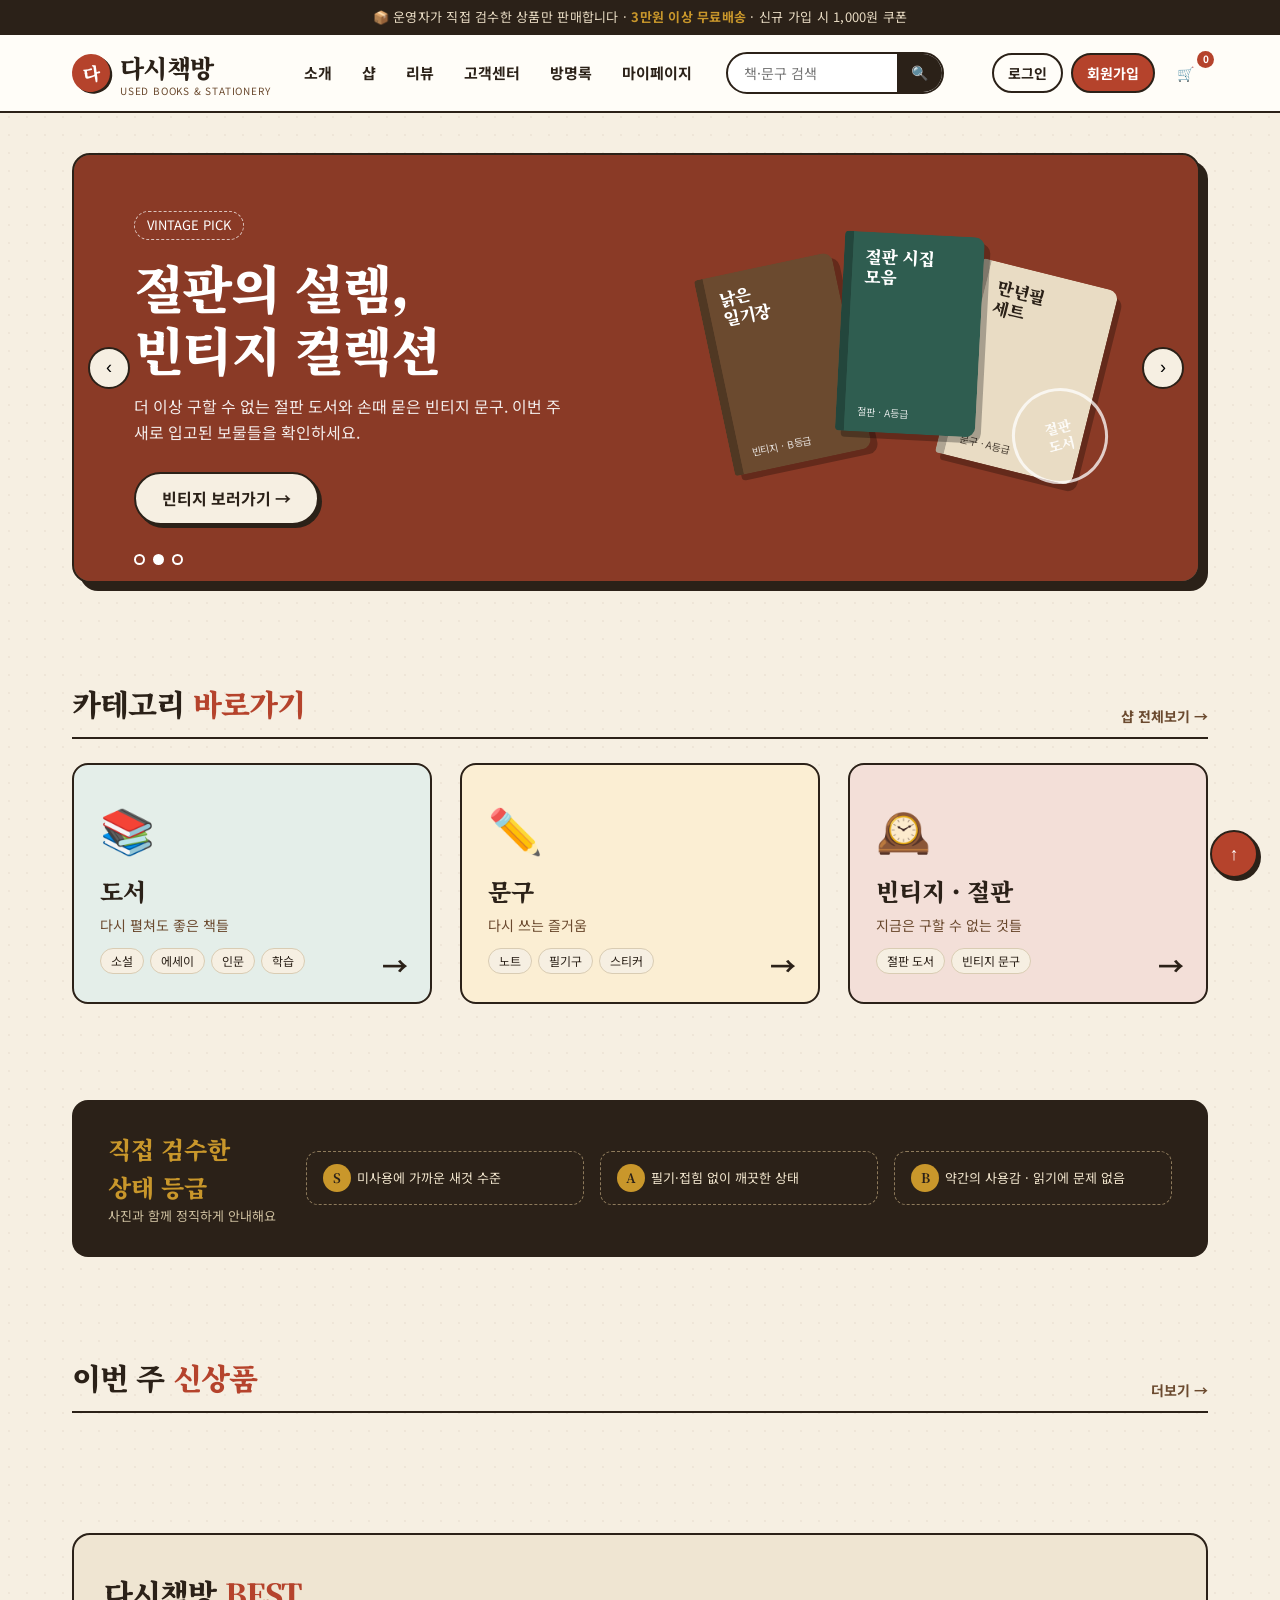
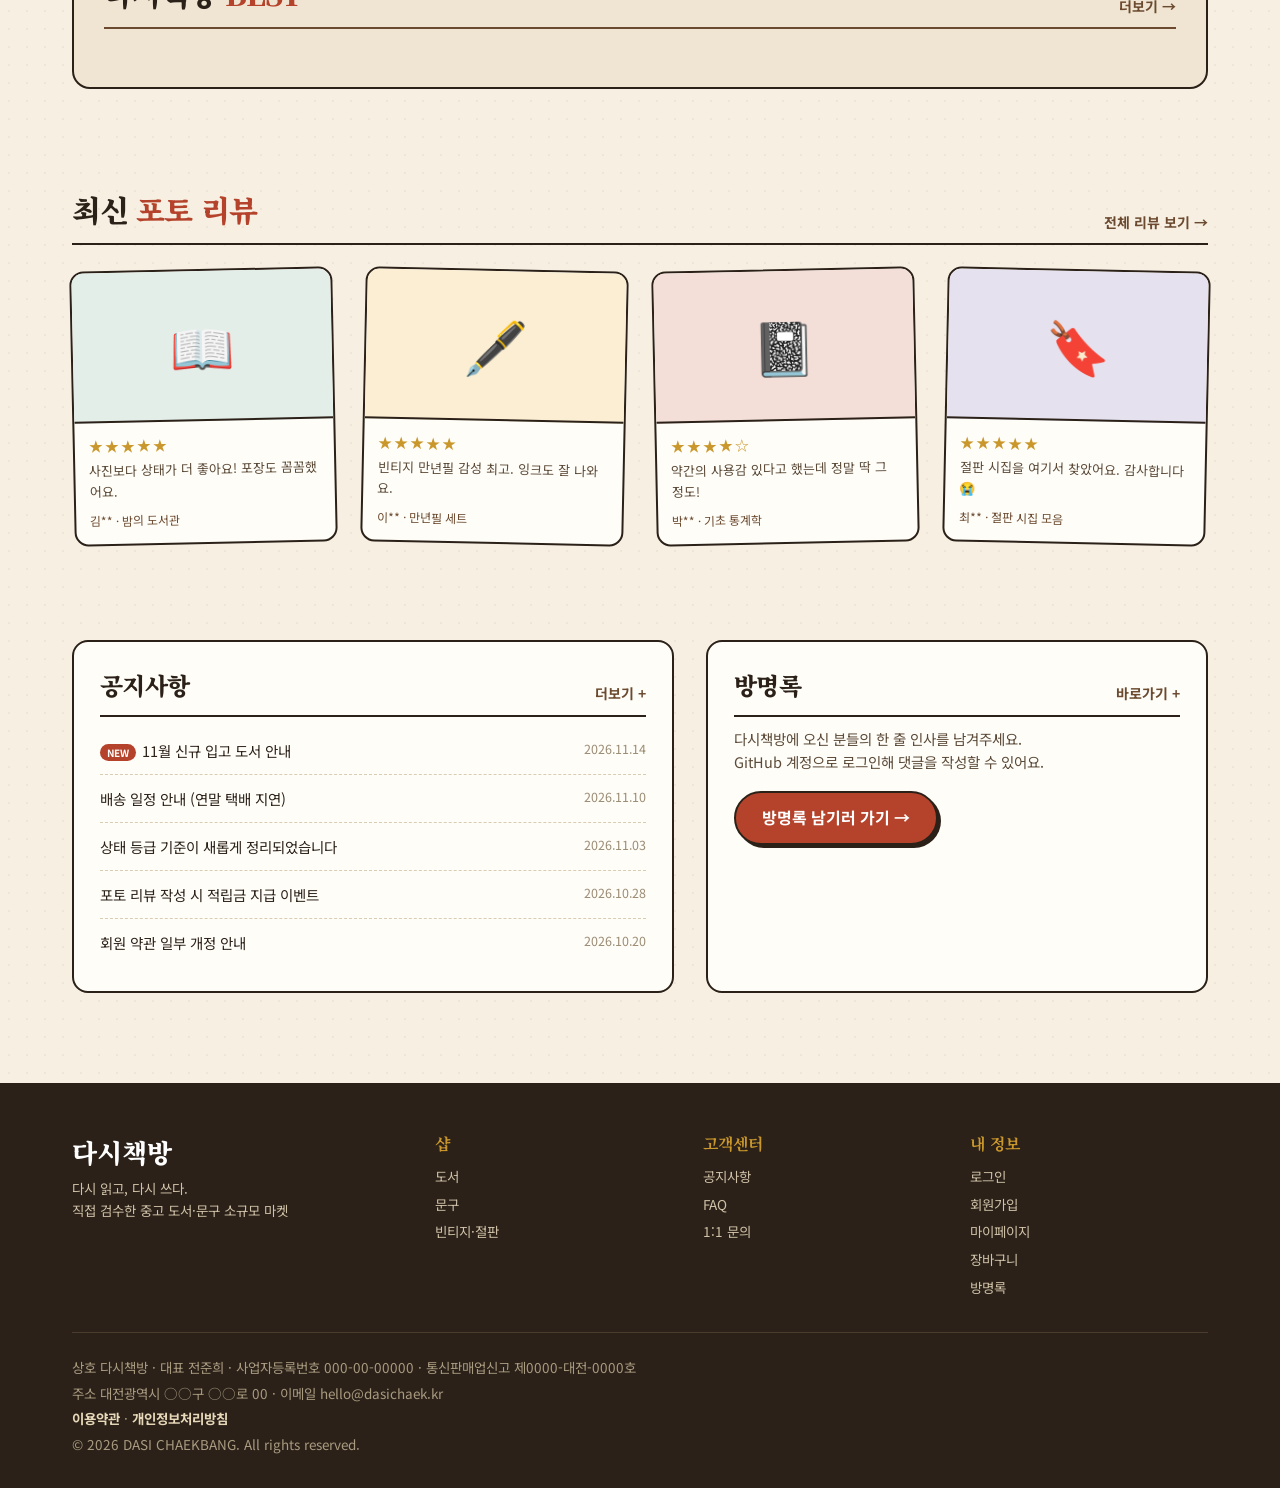
==== commit f78b6705: "Update links and improve product data handling" ====
--- a/index.html
+++ b/index.html
@@ -213,7 +213,7 @@
       <a href="#review">리뷰</a>
       <a href="#cs">고객센터</a>
       <a href="guestbook.html">방명록</a>
-      <a href="#mypage">마이페이지</a>
+      <a href="mypage.html">마이페이지</a>
     </nav>
     <form class="search" onsubmit="event.preventDefault();alert('검색: '+this.q.value)">
       <input name="q" placeholder="책·문구 검색">
@@ -356,7 +356,7 @@
       <div><div class="f-logo">다시책방</div>다시 읽고, 다시 쓰다.<br>직접 검수한 중고 도서·문구 소규모 마켓</div>
       <div><h6>샵</h6><ul><li><a href="#">도서</a></li><li><a href="#">문구</a></li><li><a href="#">빈티지·절판</a></li></ul></div>
       <div><h6>고객센터</h6><ul><li><a href="#">공지사항</a></li><li><a href="#">FAQ</a></li><li><a href="#">1:1 문의</a></li></ul></div>
-      <div><h6>내 정보</h6><ul><li><a href="login.html">로그인</a></li><li><a href="join.html">회원가입</a></li><li><a href="guestbook.html">방명록</a></li></ul></div>
+      <div><h6>내 정보</h6><ul><li><a href="login.html">로그인</a></li><li><a href="join.html">회원가입</a></li><li><a href="mypage.html">마이페이지</a></li><li><a href="cart.html">장바구니</a></li><li><a href="guestbook.html">방명록</a></li></ul></div>
     </div>
     <div class="biz">
       상호 다시책방 · 대표 전준희 · 사업자등록번호 000-00-00000 · 통신판매업신고 제0000-대전-0000호<br>
@@ -368,6 +368,7 @@
 </footer>
 <button class="top-btn" onclick="scrollTo({top:0})" aria-label="맨 위로">↑</button>
 
+<script src="site.js"></script>
 <script>
 /* 슬라이드 */
 const slides=document.getElementById('slides'),dots=document.getElementById('dots'),N=3;let i=0,t;
@@ -375,35 +376,24 @@
 function show(){slides.style.transform=`translateX(-${i*100}%)`;[...dots.children].forEach((d,k)=>d.classList.toggle('on',k===i));clearInterval(t);t=setInterval(()=>go(1),5500)}
 function go(d){i=(i+d+N)%N;show()}show();
 
-/* 상품 데이터 (표지는 CSS로 만든 예시) */
-const P=[
- ['밤의 도서관','소설','#2f5d50',7800,13800,'A'],
- ['천천히 걷는 법','에세이','#b5432c',6500,14000,'A'],
- ['작은 문장 수업','인문','#6b4a2f',8200,16000,'B'],
- ['기초 통계학','학습','#3b3550',9000,28000,'B'],
- ['빈티지 노트 3권','문구','#c9972b',5500,9000,'S'],
- ['만년필 세트','문구','#1f3a4d',18000,39000,'A'],
- ['절판 시집 모음','절판','#8a3a26',15000,0,'A'],
- ['낡은 일기장','빈티지','#5a6b3a',11000,0,'B']
-];
+/* 상품 데이터: site.js(DASI.PRODUCTS)와 공유 — 장바구니/마이페이지와 같은 데이터 */
+const P=DASI.PRODUCTS.map(p=>[p.name,p.cat,p.color,p.price,p.old,p.grade,p.id]);
 const won=n=>n.toLocaleString()+'원';
 function card(p,idx,rank){
-  const[n,c,col,pr,old,g]=p;
+  const[n,c,col,pr,old,g,id]=p;
   return `<div class="card">${rank?`<div class="rank">${rank}</div>`:''}
   <div class="thumb" style="background:${col}22">
     <div class="cover" style="background:${col}">${n}<small>${c} · 다시책방</small></div>
     <span class="stat">${g}등급</span>
     ${old?`<span class="badge">${Math.round((1-pr/old)*100)}%</span>`:''}
-    <button class="heart" onclick="this.classList.toggle('on')">♥</button>
+    <button class="heart ${DASI.wish.has(id)?'on':''}" onclick="DASI.wish.toggle('${id}',this)" aria-label="찜하기">♥</button>
   </div>
   <div class="info"><span class="cat-n">${c}</span><h5>${n}</h5>
     <div class="price"><b>${won(pr)}</b>${old?`<s>${won(old)}</s>`:''}</div>
-    <button class="add" onclick="addCart()">장바구니 담기</button></div></div>`}
+    <button class="add" onclick="DASI.cart.add('${id}')">장바구니 담기</button></div></div>`}
 document.getElementById('newGrid').innerHTML=P.slice(0,4).map(p=>card(p)).join('');
 document.getElementById('bestGrid').innerHTML=[P[1],P[5],P[0],P[4]].map((p,k)=>card(p,0,k+1)).join('');
 
-/* 장바구니 */
-let cart=0;function addCart(){document.getElementById('cartN').textContent=++cart}
 </script>
 </body>
 </html>
